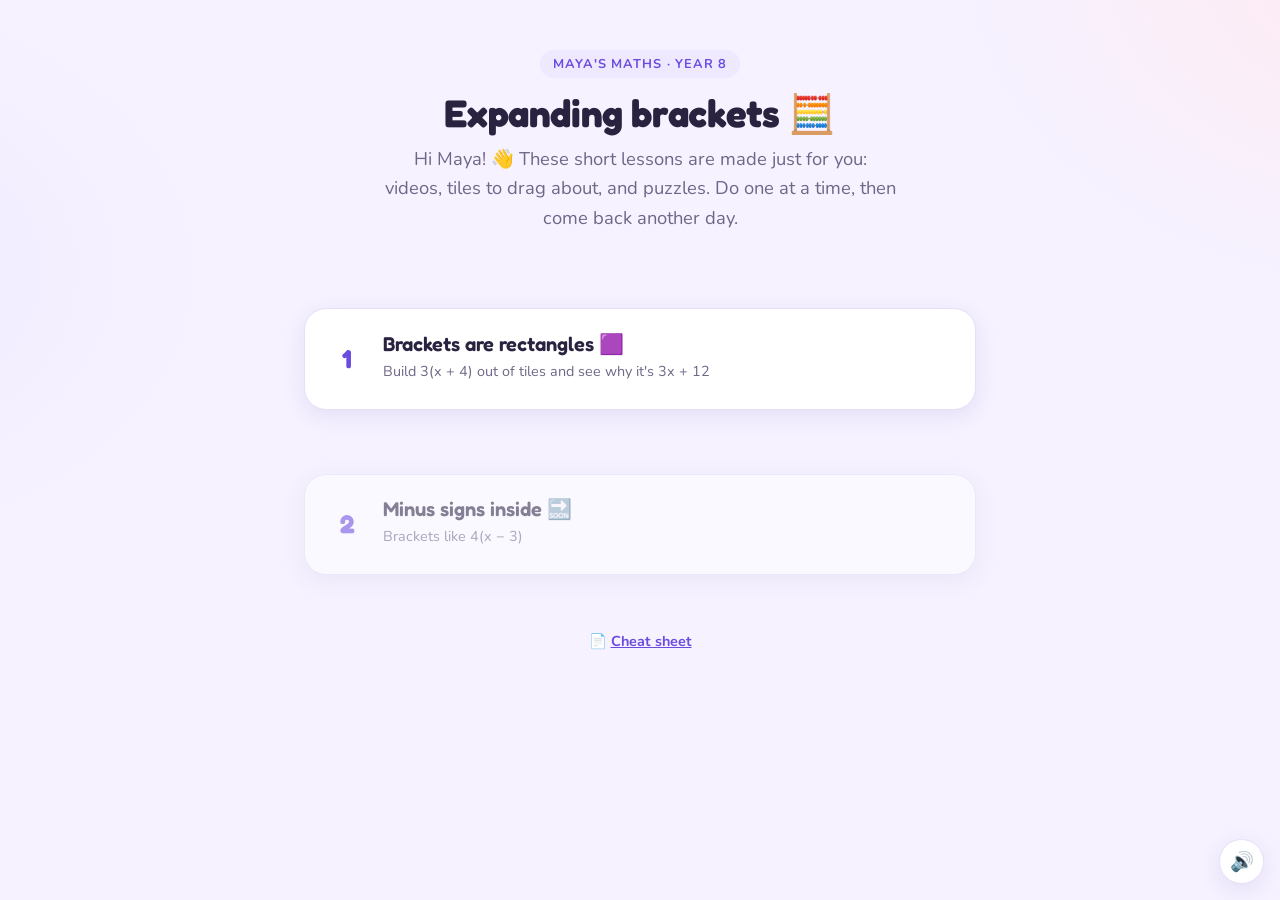
==== index.html @ 67123619 "Add Maya's expanding brackets lessons Interactive KS3 lesson 1 (brackets as rectangles) with algebra" ====
<!doctype html>
<html lang="en-GB" data-learner="Maya">
<head>
<meta charset="utf-8">
<meta name="viewport" content="width=device-width, initial-scale=1">
<title>Maya's Maths</title>
<link rel="stylesheet" href="assets/course.css">
<script src="assets/sounds.js"></script>
<script src="assets/lesson.js"></script>
<script src="assets/whimsy.js"></script>
<style>
  .lesson-list { display: grid; gap: 1rem; margin-top: 1.5rem; }
  .lesson-link { display: flex; align-items: center; gap: 1rem; text-decoration: none; color: var(--ink); }
  .lesson-link .num { font: 700 1.6rem var(--display); color: var(--accent); width: 2.5rem; text-align: center; }
  .lesson-link strong { font: 600 1.25rem var(--display); display: block; }
  .soon { opacity: .55; }
</style>
</head>
<body>
<main>
  <header class="hero">
    <p class="kicker">Maya's maths · Year 8</p>
    <h1>Expanding <span data-sparkles>brackets</span> <span class="wiggle">🧮</span></h1>
    <p class="lede">Hi Maya! 👋 These short lessons are made just for you: videos, tiles to drag about, and puzzles. Do one at a time, then come back another day.</p>
  </header>

  <div class="lesson-list">
    <a class="card lesson-link" href="lessons/0001-brackets-as-rectangles.html">
      <span class="num">1</span>
      <span><strong>Brackets are rectangles 🟪</strong><span class="meta">Build 3(x + 4) out of tiles and see why it's 3x + 12</span></span>
    </a>
    <div class="card lesson-link soon">
      <span class="num">2</span>
      <span><strong>Minus signs inside 🔜</strong><span class="meta">Brackets like 4(x − 3)</span></span>
    </div>
  </div>

  <p class="meta" style="text-align:center;margin-top:2rem">📄 <a href="reference/expanding-brackets.html">Cheat sheet</a></p>
</main>
</body>
</html>
---- assets/course.css ----
/* Shared stylesheet for every lesson and reference sheet. Friendly, bright, rounded. */
@import url("https://fonts.googleapis.com/css2?family=Fredoka:wght@500;600;700&family=Nunito:ital,wght@0,400;0,600;0,700;0,800;1,600;1,700&display=swap");

:root {
  --bg: #f6f2ff;
  --bg-blob: #ffe9f0;
  --surface: #ffffff;
  --ink: #2a2340;
  --muted: #6f6787;
  --rule: #e6dff7;
  --accent: #6c4ce0;
  --accent-ink: #ffffff;
  --accent-soft: #efe9ff;
  --pop: #ff5c8a;
  --pop-soft: #ffe4ec;
  --sun: #ffc93c;
  --teal: #10b3a3;
  --teal-soft: #d8f7f3;
  --part-a: #cbb9ff;   /* x tiles / first area piece */
  --part-a-edge: #7d5ff0;
  --part-b: #ffe08a;   /* 1 tiles / second area piece */
  --part-b-edge: #e0a800;
  --part-c: #a8ecd9;
  --good: #149a4a;
  --good-soft: #dcfce7;
  --bad: #e0244f;
  --bad-soft: #ffe4ea;
  --shadow: 0 6px 22px rgba(76, 52, 160, .10);
  --radius: 22px;
  --serif: "Nunito", system-ui, sans-serif;   /* body + maths */
  --sans: "Nunito", system-ui, sans-serif;
  --display: "Fredoka", "Nunito", system-ui, sans-serif;
}
@media (prefers-color-scheme: dark) {
  :root:not([data-theme="light"]) {
    --bg: #15122a; --bg-blob: #2a1830; --surface: #211d3a; --ink: #f1edff; --muted: #aaa2cc; --rule: #352f58;
    --accent: #a68cff; --accent-ink: #15122a; --accent-soft: #2d2652; --pop: #ff8fb0; --pop-soft: #3d1a2a;
    --sun: #ffd166; --teal: #3dd9c5; --teal-soft: #123a36;
    --part-a: #5a45a8; --part-a-edge: #a68cff; --part-b: #8a6b14; --part-b-edge: #ffd166; --part-c: #1e5a4c;
    --good: #4ade80; --good-soft: #143222; --bad: #ff7a95; --bad-soft: #3b1622;
    --shadow: 0 6px 22px rgba(0, 0, 0, .35);
  }
}
:root[data-theme="dark"] {
  --bg: #15122a; --bg-blob: #2a1830; --surface: #211d3a; --ink: #f1edff; --muted: #aaa2cc; --rule: #352f58;
  --accent: #a68cff; --accent-ink: #15122a; --accent-soft: #2d2652; --pop: #ff8fb0; --pop-soft: #3d1a2a;
  --sun: #ffd166; --teal: #3dd9c5; --teal-soft: #123a36;
  --part-a: #5a45a8; --part-a-edge: #a68cff; --part-b: #8a6b14; --part-b-edge: #ffd166; --part-c: #1e5a4c;
  --good: #4ade80; --good-soft: #143222; --bad: #ff7a95; --bad-soft: #3b1622;
  --shadow: 0 6px 22px rgba(0, 0, 0, .35);
}

* { box-sizing: border-box; }
[hidden] { display: none !important; }
html { -webkit-text-size-adjust: 100%; scroll-behavior: smooth; }
body {
  margin: 0; color: var(--ink);
  background:
    radial-gradient(40rem 30rem at 110% -5%, var(--bg-blob), transparent 70%),
    radial-gradient(35rem 25rem at -15% 30%, var(--accent-soft), transparent 70%),
    var(--bg);
  background-attachment: fixed;
  font: 18px/1.6 var(--sans);
}
main { max-width: 44rem; margin: 0 auto; padding: 2rem 1rem 5rem; }

/* ---------- Header ---------- */
.hero { text-align: center; padding: 1rem 0 .5rem; }
.kicker {
  display: inline-block; font: 700 .8rem var(--sans); letter-spacing: .08em; text-transform: uppercase;
  color: var(--accent); background: var(--accent-soft); padding: .3rem .8rem; border-radius: 99px; margin: 0 0 .9rem;
}
h1 { font: 700 2.4rem/1.1 var(--display); margin: 0 0 .6rem; letter-spacing: -.01em; }
h1 .wiggle { display: inline-block; animation: wiggle 2.5s ease-in-out infinite; }
@keyframes wiggle { 0%, 80%, 100% { transform: rotate(0) } 85% { transform: rotate(-12deg) } 90% { transform: rotate(10deg) } 95% { transform: rotate(-6deg) } }
.lede { font-size: 1.15rem; color: var(--muted); margin: 0 auto 1.25rem; max-width: 32rem; }
h2 { font: 600 1.45rem/1.2 var(--display); margin: 0; }
h3 { font: 600 1.1rem var(--display); margin: 1rem 0 .3rem; }
a { color: var(--accent); font-weight: 700; }
.meta { font: .9rem/1.5 var(--sans); color: var(--muted); }
p { margin: .6rem 0; }

/* ---------- Journey (step progress) ---------- */
.journey {
  position: sticky; top: .5rem; z-index: 50; display: flex; justify-content: center; gap: .4rem; flex-wrap: wrap;
  background: color-mix(in srgb, var(--surface) 88%, transparent); backdrop-filter: blur(8px);
  border: 1px solid var(--rule); border-radius: 99px; padding: .4rem .6rem; margin: 1rem auto 1.5rem; width: fit-content; max-width: 100%;
  box-shadow: var(--shadow);
}
.journey a {
  display: grid; place-items: center; width: 2.4rem; height: 2.4rem; border-radius: 50%; text-decoration: none;
  font-size: 1.15rem; background: var(--accent-soft); position: relative; transition: transform .15s;
}
.journey a:hover { transform: scale(1.1); }
.journey a.done { background: var(--good-soft); }
.journey a.done::after {
  content: "✓"; position: absolute; right: -3px; bottom: -3px; width: 1rem; height: 1rem; border-radius: 50%;
  background: var(--good); color: var(--surface); font: 800 .65rem/1rem var(--sans); text-align: center;
}

/* ---------- Step cards ---------- */
.card {
  background: var(--surface); border: 1px solid var(--rule); border-radius: var(--radius); box-shadow: var(--shadow);
  padding: 1.4rem 1.4rem 1.5rem; margin: 1.5rem 0; scroll-margin-top: 5rem;
}
.card-head { display: flex; align-items: center; gap: .8rem; margin-bottom: .6rem; }
.bubble {
  flex: none; display: grid; place-items: center; width: 3rem; height: 3rem; border-radius: 16px;
  font-size: 1.6rem; background: var(--accent-soft); transform: rotate(-4deg);
}
.card:nth-of-type(3n+2) .bubble { background: var(--pop-soft); transform: rotate(3deg); }
.card:nth-of-type(3n) .bubble { background: var(--teal-soft); }
.chip {
  display: inline-block; font: 700 .75rem var(--sans); color: var(--muted); background: var(--bg);
  border: 1px solid var(--rule); border-radius: 99px; padding: .15rem .6rem; margin-left: auto; white-space: nowrap;
}

/* ---------- Maths ---------- */
.m { font-family: var(--serif); font-weight: 700; white-space: nowrap; }
.m i, i.v { font-style: italic; }
.display { font-size: 1.7rem; text-align: center; margin: 1rem 0; }

/* ---------- Callouts ---------- */
.box { background: var(--bg); border-radius: 16px; padding: 1rem 1.2rem; margin: 1rem 0; }
.box.key { background: var(--accent-soft); border: 2px dashed var(--accent); }
.box.warn { background: var(--pop-soft); }
.box > :first-child { margin-top: 0; } .box > :last-child { margin-bottom: 0; }
.label { font: 800 .75rem var(--sans); letter-spacing: .08em; text-transform: uppercase; color: var(--accent); display: block; margin-bottom: .3rem; }
.box.warn .label { color: var(--pop); }

details.reveal { background: var(--teal-soft); border-radius: 14px; padding: .7rem 1rem; margin: 1rem 0; }
details.reveal summary { font-weight: 700; cursor: pointer; }
details.reveal[open] summary { margin-bottom: .5rem; }

/* ---------- Figures ---------- */
figure { margin: 1.25rem 0; }
figcaption { font-size: .9rem; color: var(--muted); margin-top: .5rem; text-align: center; }
.area-model svg { display: block; max-width: 100%; height: auto; margin: 0 auto; }

/* ---------- Buttons & inputs ---------- */
button, .btn {
  font: 800 1rem var(--sans); border: none; background: var(--accent); color: var(--accent-ink);
  border-radius: 99px; padding: .6rem 1.2rem; cursor: pointer; box-shadow: 0 3px 0 color-mix(in srgb, var(--accent) 60%, #000);
  transition: transform .1s, box-shadow .1s;
}
button:active:not(:disabled) { transform: translateY(2px); box-shadow: 0 1px 0 color-mix(in srgb, var(--accent) 60%, #000); }
button.ghost { background: var(--accent-soft); color: var(--accent); box-shadow: none; }
button:disabled { opacity: .45; cursor: default; }
input.answer {
  font: 700 1.3rem var(--serif); padding: .5rem .8rem; border: 2px solid var(--rule); border-radius: 14px;
  background: var(--bg); color: var(--ink); width: 10rem; max-width: 100%; text-align: center;
}
input.answer:focus { outline: none; border-color: var(--accent); box-shadow: 0 0 0 4px var(--accent-soft); }
input.small { width: 4.5rem; }

/* ---------- Feedback ---------- */
.feedback { margin-top: .9rem; padding: .7rem 1rem; border-radius: 14px; font-weight: 600; }
.feedback.good { background: var(--good-soft); }
.feedback.bad { background: var(--bad-soft); }
.feedback:empty { display: none; }
.shake { animation: shake .4s; }
@keyframes shake { 20%, 60% { transform: translateX(-6px) } 40%, 80% { transform: translateX(6px) } }
.pop-in { animation: popin .35s cubic-bezier(.3, 1.6, .5, 1); }
@keyframes popin { from { transform: scale(.4); opacity: 0 } to { transform: scale(1); opacity: 1 } }

/* ---------- Drag and drop (shared by drag.js components) ---------- */
.draggable { cursor: grab; user-select: none; -webkit-user-select: none; touch-action: none; }
.draggable:active { cursor: grabbing; }
html.is-dragging, html.is-dragging * { cursor: grabbing !important; }
.drag-ghost { cursor: grabbing; transform: rotate(-3deg) scale(1.06); box-shadow: 0 10px 25px rgba(0,0,0,.2); opacity: .95; }
.drag-source { opacity: .35; }
.drop-ready { outline: 3px dashed color-mix(in srgb, var(--accent) 45%, transparent); outline-offset: 3px; }
.drop-over { outline: 3px solid var(--accent); outline-offset: 3px; background-color: var(--accent-soft) !important; }

/* ---------- Video cards ---------- */
.videos { display: grid; gap: 1rem; }
.video {
  position: relative; display: block; width: 100%; aspect-ratio: 16 / 9; border-radius: 18px; overflow: hidden;
  background: #000 center / cover no-repeat; border: none; padding: 0; cursor: pointer; box-shadow: var(--shadow);
}
.video.short { aspect-ratio: 9 / 16; max-width: 15rem; margin: 0 auto; }
.video .play {
  position: absolute; inset: 0; margin: auto; width: 4.2rem; height: 4.2rem; border-radius: 50%;
  background: var(--pop); color: #fff; display: grid; place-items: center; font-size: 1.6rem;
  box-shadow: 0 6px 20px rgba(0,0,0,.35); transition: transform .15s;
}
.video:hover .play { transform: scale(1.1); }
.video .vlabel {
  position: absolute; left: .6rem; bottom: .6rem; right: .6rem; text-align: left; color: #fff;
  font: 700 .9rem var(--sans); text-shadow: 0 1px 4px rgba(0,0,0,.8);
}
.video iframe { position: absolute; inset: 0; width: 100%; height: 100%; border: 0; }
.link-card {
  display: flex; gap: .9rem; align-items: center; text-decoration: none; color: var(--ink);
  background: var(--bg); border-radius: 16px; padding: .8rem 1rem; border: 2px solid var(--rule); transition: border-color .15s;
}
.link-card:hover { border-color: var(--accent); }
.link-card .icon { font-size: 1.8rem; }
.link-card strong { display: block; }
.link-card span { font-weight: 400; color: var(--muted); font-size: .9rem; }

/* ---------- Video pop-up (lesson.js) ---------- */
dialog.video-modal {
  border: none; padding: 0; background: var(--surface); color: var(--ink); border-radius: 24px; overflow: hidden;
  width: min(92vw, 960px, calc((92vh - 4rem) * 16 / 9)); max-width: none; max-height: 92vh; box-shadow: 0 30px 80px rgba(20, 10, 60, .45);
  animation: vm-in .45s cubic-bezier(.34, 1.56, .64, 1);
}
dialog.video-modal.short { width: min(92vw, 400px, calc((92vh - 4rem) * 9 / 16)); }
dialog.video-modal::backdrop { background: rgba(30, 18, 70, .72); backdrop-filter: blur(6px); animation: vm-fade .25s ease; }
dialog.video-modal.closing { animation: vm-out .18s ease forwards; }
dialog.video-modal.closing::backdrop { animation: vm-fade .18s ease reverse forwards; }
@keyframes vm-in { from { transform: scale(.6) translateY(40px) rotate(-3deg); opacity: 0 } to { transform: none; opacity: 1 } }
@keyframes vm-out { to { transform: scale(.85) translateY(20px); opacity: 0 } }
@keyframes vm-fade { from { opacity: 0 } }
.vm-top { display: flex; align-items: center; gap: 1rem; padding: .7rem .8rem .7rem 1.2rem; }
.vm-title { font: 600 1.05rem var(--display); flex: 1; }
.vm-close { width: 2.4rem; height: 2.4rem; padding: 0; border-radius: 50%; font-size: 1rem; background: var(--pop); color: #fff;
  box-shadow: 0 3px 0 color-mix(in srgb, var(--pop) 60%, #000); }
.vm-frame { position: relative; aspect-ratio: 16 / 9; background: #000; }
dialog.video-modal.short .vm-frame { aspect-ratio: 9 / 16; max-height: calc(92vh - 4rem); margin: 0 auto; }
.vm-frame iframe { position: absolute; inset: 0; width: 100%; height: 100%; border: 0; }
.vm-fallback { position: absolute; inset: 0; display: grid; place-items: center; text-align: center; background: center / cover no-repeat; }
.vm-fallback > div { background: color-mix(in srgb, var(--surface) 92%, transparent); border-radius: 18px; padding: 1.2rem; margin: 1rem; max-width: 22rem; }
.vm-fallback .btn { display: inline-block; text-decoration: none; margin: .4rem 0; }

/* ---------- Sound toggle (sounds.js) ---------- */
.sound-toggle {
  position: fixed; right: 1rem; bottom: 1rem; z-index: 60; width: 2.8rem; height: 2.8rem; padding: 0; border-radius: 50%;
  font-size: 1.2rem; background: var(--surface); color: var(--ink); border: 1px solid var(--rule); box-shadow: var(--shadow);
}
@media print { .sound-toggle { display: none; } }

/* ---------- Footer ---------- */
.ask {
  display: flex; gap: .8rem; align-items: flex-start; background: var(--surface); border: 2px solid var(--accent-soft);
  border-radius: var(--radius); padding: 1rem 1.2rem; margin-top: 1.5rem;
}
.ask .icon { font-size: 1.8rem; }
nav.lessons { display: flex; justify-content: space-between; gap: 1rem; margin-top: 2rem; font-weight: 700; }

/* ---------- Confetti (celebrate.js) ---------- */
.confetti { position: fixed; top: -12px; width: 10px; height: 14px; border-radius: 3px; z-index: 2000; pointer-events: none;
  animation: fall linear forwards; }
@keyframes fall { to { transform: translate(var(--dx), 105vh) rotate(var(--rot)); } }

img, svg, video, iframe { max-width: 100%; }
@media (max-width: 520px) {
  body { font-size: 17px; }
  main { padding-left: 1rem; padding-right: 1rem; }
  .journey { gap: .25rem; padding: .35rem .45rem; }
  .journey a { width: 2.15rem; height: 2.15rem; font-size: 1rem; }
  .card-head { gap: .6rem; }
  .bubble { width: 2.5rem; height: 2.5rem; font-size: 1.3rem; border-radius: 13px; }
  h2 { font-size: 1.25rem; }
  .sound-toggle { right: .6rem; bottom: .6rem; width: 2.4rem; height: 2.4rem; font-size: 1rem; }
  .ask { padding: .9rem; }
  h1 { font-size: 1.9rem; }
  .card { padding: 1.1rem 1rem 1.25rem; }
  .display { font-size: 1.4rem; }
}
@media (prefers-reduced-motion: reduce) {
  *, *::before, *::after { animation: none !important; transition: none !important; }
}
@media print {
  body { background: #fff; color: #000; font-size: 12pt; }
  main { max-width: none; padding: 0; }
  .no-print, nav.lessons, .ask, .journey, .videos { display: none !important; }
  .card { box-shadow: none; break-inside: avoid; }
}
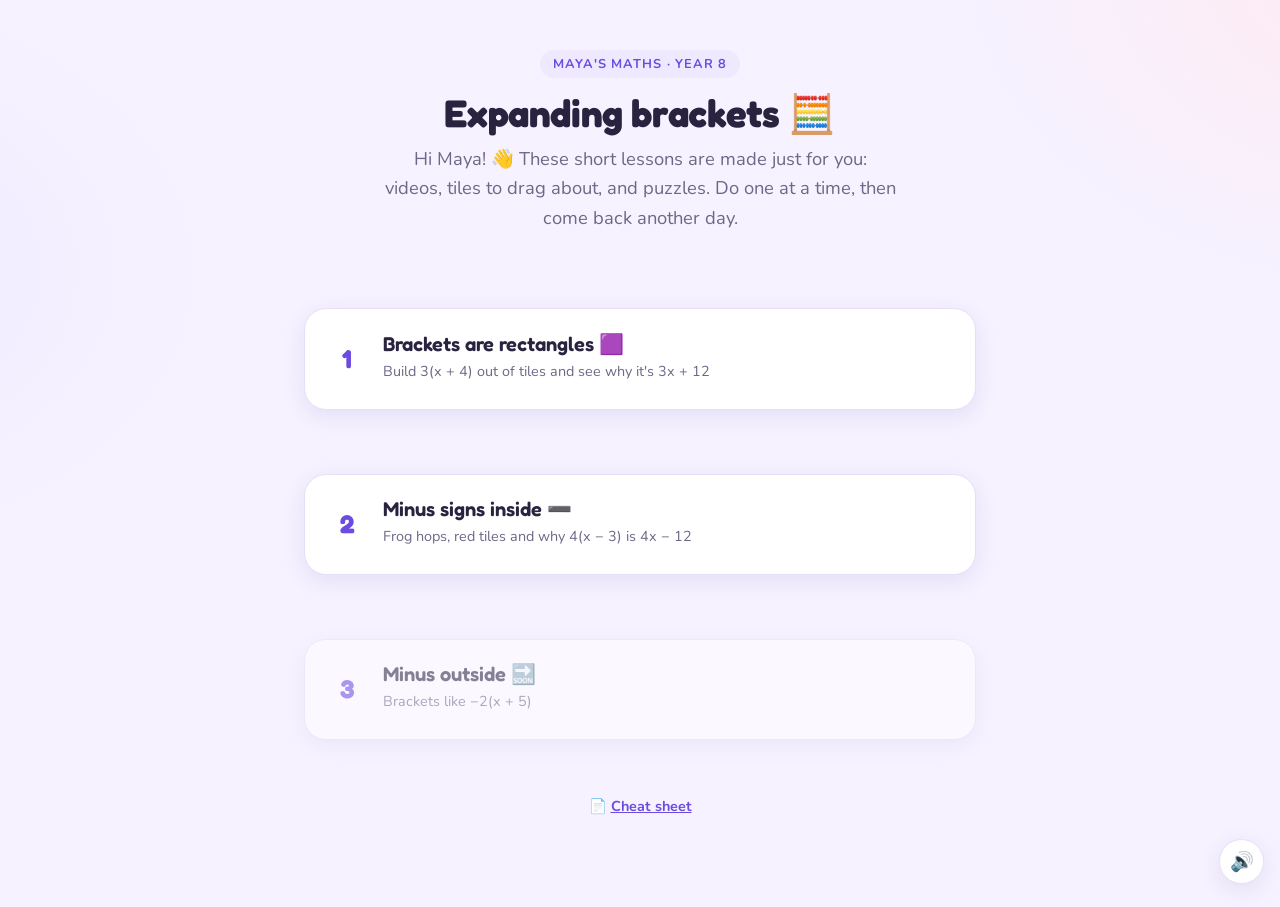
==== commit 596ecc87: "Add lesson 2: minus signs inside brackets Frog-hop number line, red -1 tiles, minus rounds in the dr" ====
--- a/index.html
+++ b/index.html
@@ -29,9 +29,13 @@
       <span class="num">1</span>
       <span><strong>Brackets are rectangles 🟪</strong><span class="meta">Build 3(x + 4) out of tiles and see why it's 3x + 12</span></span>
     </a>
+    <a class="card lesson-link" href="lessons/0002-minus-inside.html">
+      <span class="num">2</span>
+      <span><strong>Minus signs inside ➖</strong><span class="meta">Frog hops, red tiles and why 4(x − 3) is 4x − 12</span></span>
+    </a>
     <div class="card lesson-link soon">
-      <span class="num">2</span>
-      <span><strong>Minus signs inside 🔜</strong><span class="meta">Brackets like 4(x − 3)</span></span>
+      <span class="num">3</span>
+      <span><strong>Minus outside 🔜</strong><span class="meta">Brackets like −2(x + 5)</span></span>
     </div>
   </div>
 
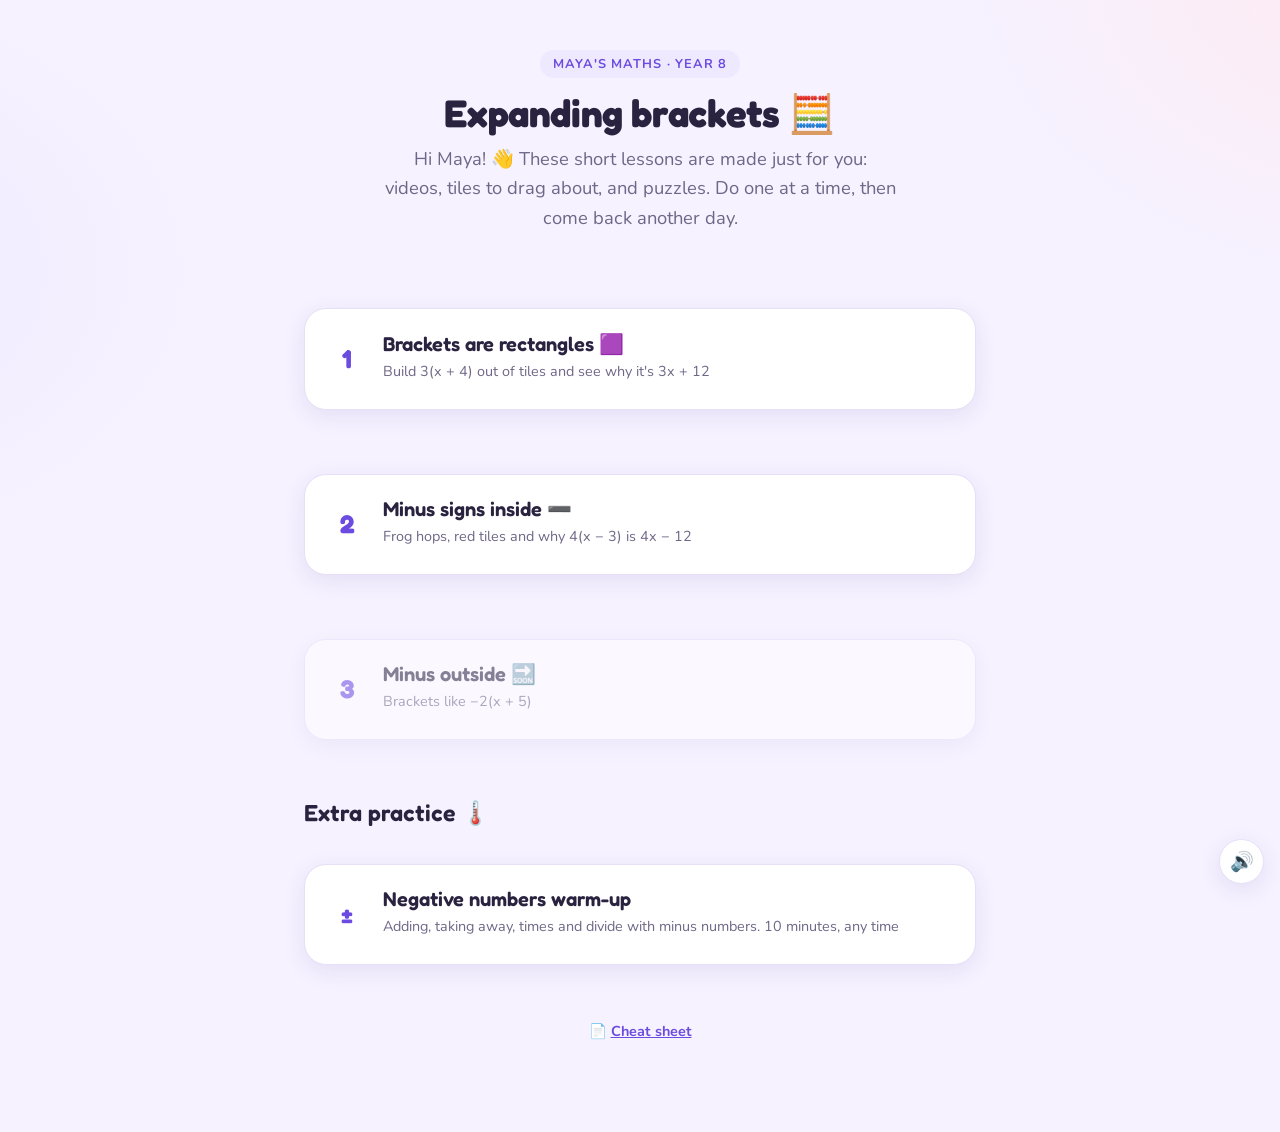
==== commit 3d6daf99: "Add negative numbers warm-up and a feedback form The warm-up page covers which way to move, adding a" ====
--- a/index.html
+++ b/index.html
@@ -39,6 +39,14 @@
     </div>
   </div>
 
+  <h2 style="margin-top:2.2rem">Extra practice 🌡️</h2>
+  <div class="lesson-list" style="margin-top:.8rem">
+    <a class="card lesson-link" href="lessons/extra-negative-numbers.html">
+      <span class="num">±</span>
+      <span><strong>Negative numbers warm-up</strong><span class="meta">Adding, taking away, times and divide with minus numbers. 10 minutes, any time</span></span>
+    </a>
+  </div>
+
   <p class="meta" style="text-align:center;margin-top:2rem">📄 <a href="reference/expanding-brackets.html">Cheat sheet</a></p>
 </main>
 </body>
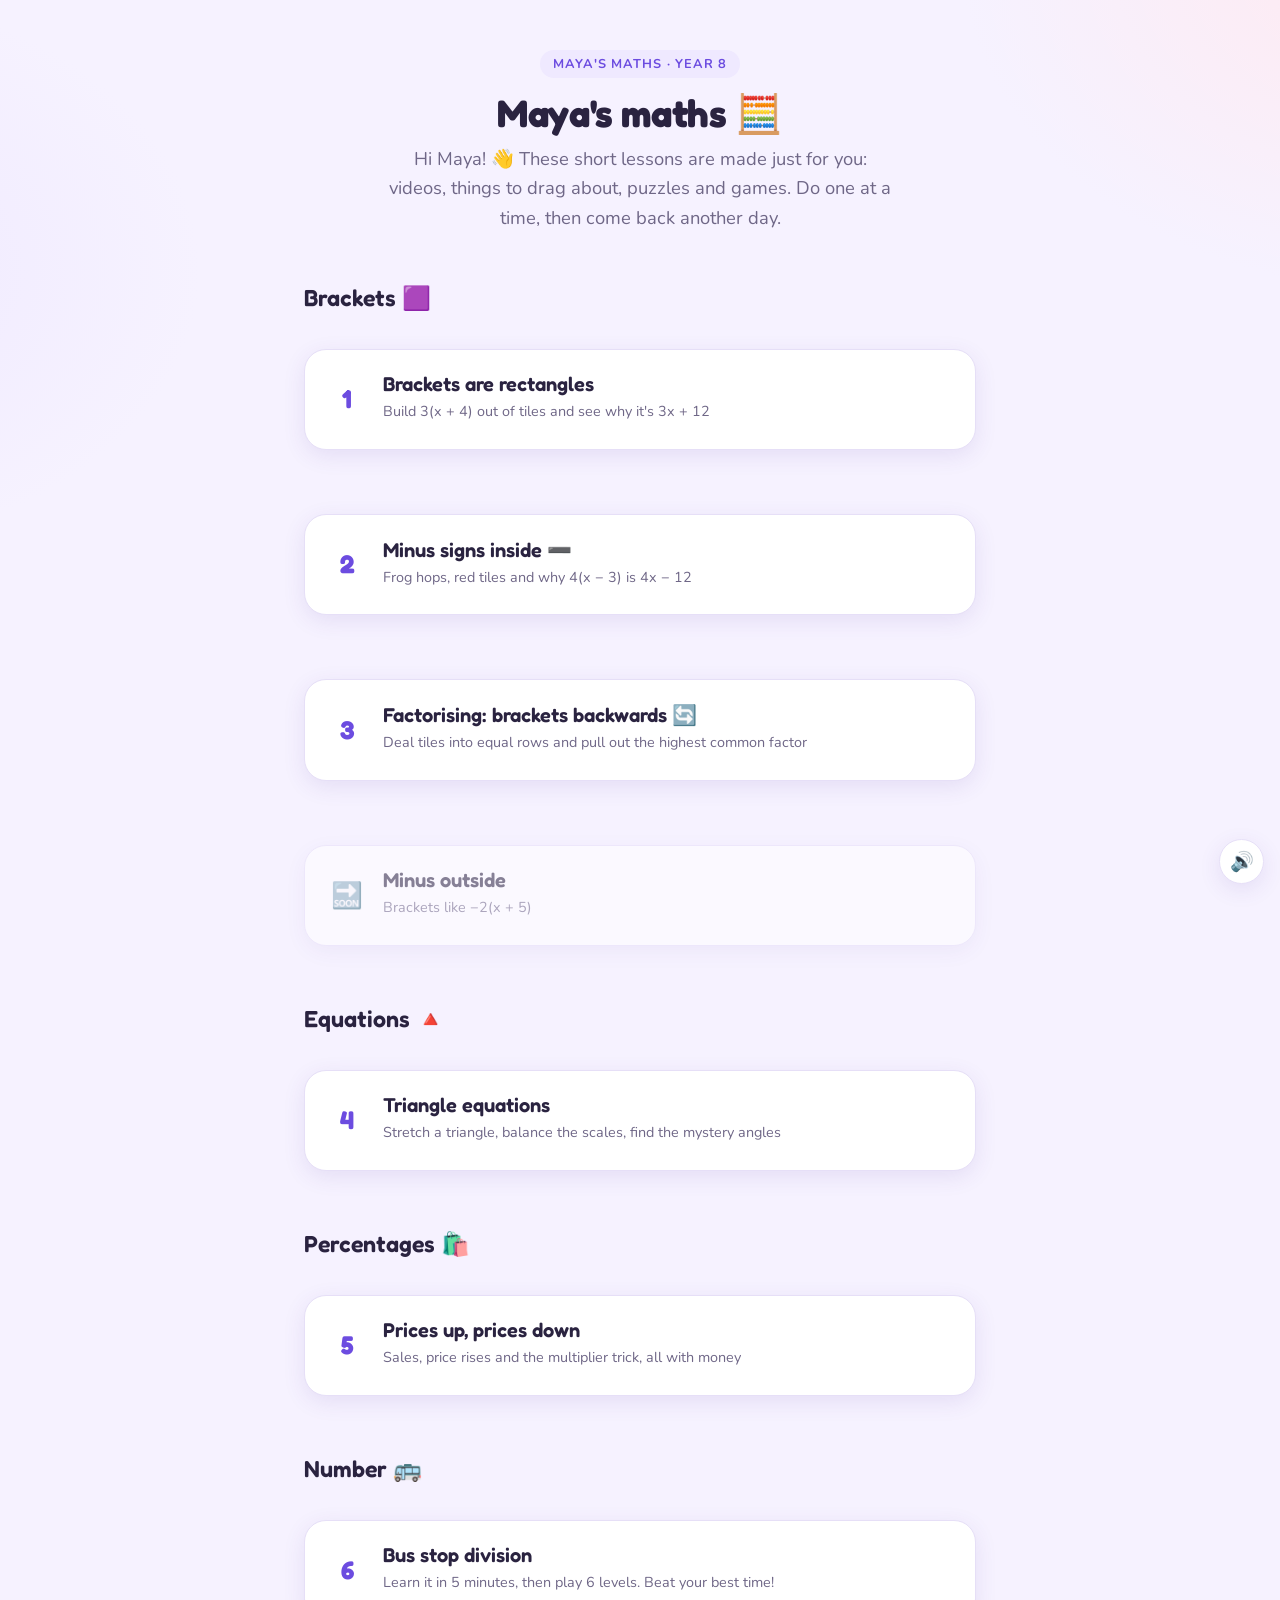
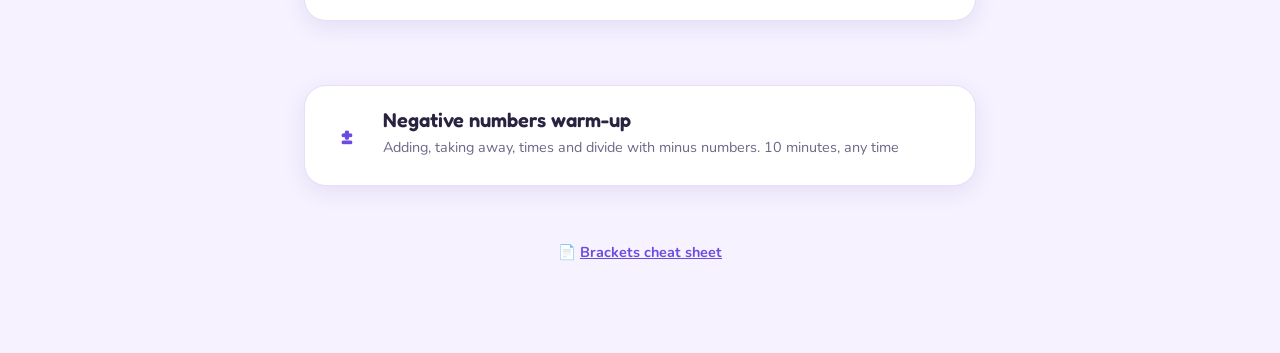
==== commit 9426f86a: "Add lessons 3-6: factorising, triangle equations, percentages, bus stop division New components: til" ====
--- a/index.html
+++ b/index.html
@@ -20,34 +20,59 @@
 <main>
   <header class="hero">
     <p class="kicker">Maya's maths · Year 8</p>
-    <h1>Expanding <span data-sparkles>brackets</span> <span class="wiggle">🧮</span></h1>
-    <p class="lede">Hi Maya! 👋 These short lessons are made just for you: videos, tiles to drag about, and puzzles. Do one at a time, then come back another day.</p>
+    <h1>Maya's <span data-sparkles>maths</span> <span class="wiggle">🧮</span></h1>
+    <p class="lede">Hi Maya! 👋 These short lessons are made just for you: videos, things to drag about, puzzles and games. Do one at a time, then come back another day.</p>
   </header>
 
-  <div class="lesson-list">
+  <h2 style="margin-top:1.5rem">Brackets 🟪</h2>
+  <div class="lesson-list" style="margin-top:.8rem">
     <a class="card lesson-link" href="lessons/0001-brackets-as-rectangles.html">
       <span class="num">1</span>
-      <span><strong>Brackets are rectangles 🟪</strong><span class="meta">Build 3(x + 4) out of tiles and see why it's 3x + 12</span></span>
+      <span><strong>Brackets are rectangles</strong><span class="meta">Build 3(x + 4) out of tiles and see why it's 3x + 12</span></span>
     </a>
     <a class="card lesson-link" href="lessons/0002-minus-inside.html">
       <span class="num">2</span>
       <span><strong>Minus signs inside ➖</strong><span class="meta">Frog hops, red tiles and why 4(x − 3) is 4x − 12</span></span>
     </a>
+    <a class="card lesson-link" href="lessons/0003-factorising.html">
+      <span class="num">3</span>
+      <span><strong>Factorising: brackets backwards 🔄</strong><span class="meta">Deal tiles into equal rows and pull out the highest common factor</span></span>
+    </a>
     <div class="card lesson-link soon">
-      <span class="num">3</span>
-      <span><strong>Minus outside 🔜</strong><span class="meta">Brackets like −2(x + 5)</span></span>
+      <span class="num">🔜</span>
+      <span><strong>Minus outside</strong><span class="meta">Brackets like −2(x + 5)</span></span>
     </div>
   </div>
 
-  <h2 style="margin-top:2.2rem">Extra practice 🌡️</h2>
+  <h2 style="margin-top:2.2rem">Equations 🔺</h2>
   <div class="lesson-list" style="margin-top:.8rem">
+    <a class="card lesson-link" href="lessons/0004-triangle-equations.html">
+      <span class="num">4</span>
+      <span><strong>Triangle equations</strong><span class="meta">Stretch a triangle, balance the scales, find the mystery angles</span></span>
+    </a>
+  </div>
+
+  <h2 style="margin-top:2.2rem">Percentages 🛍️</h2>
+  <div class="lesson-list" style="margin-top:.8rem">
+    <a class="card lesson-link" href="lessons/0005-percentage-change.html">
+      <span class="num">5</span>
+      <span><strong>Prices up, prices down</strong><span class="meta">Sales, price rises and the multiplier trick, all with money</span></span>
+    </a>
+  </div>
+
+  <h2 style="margin-top:2.2rem">Number 🚌</h2>
+  <div class="lesson-list" style="margin-top:.8rem">
+    <a class="card lesson-link" href="lessons/0006-bus-stop-division.html">
+      <span class="num">6</span>
+      <span><strong>Bus stop division</strong><span class="meta">Learn it in 5 minutes, then play 6 levels. Beat your best time!</span></span>
+    </a>
     <a class="card lesson-link" href="lessons/extra-negative-numbers.html">
       <span class="num">±</span>
       <span><strong>Negative numbers warm-up</strong><span class="meta">Adding, taking away, times and divide with minus numbers. 10 minutes, any time</span></span>
     </a>
   </div>
 
-  <p class="meta" style="text-align:center;margin-top:2rem">📄 <a href="reference/expanding-brackets.html">Cheat sheet</a></p>
+  <p class="meta" style="text-align:center;margin-top:2rem">📄 <a href="reference/expanding-brackets.html">Brackets cheat sheet</a></p>
 </main>
 </body>
 </html>
--- a/assets/course.css
+++ b/assets/course.css
@@ -132,6 +132,12 @@
 details.reveal summary { font-weight: 700; cursor: pointer; }
 details.reveal[open] summary { margin-bottom: .5rem; }
 
+/* ---------- Algebra tiles (shared by tiles.js, factor.js and tile keys) ---------- */
+.tile { display:inline-grid; place-items:center; height:var(--u, 36px); border-radius:9px; border:2px solid; font:800 1.1rem var(--serif); color:var(--ink); flex:none; }
+.tile.tx { width:calc(var(--u, 36px) * 2.55); background:var(--part-a); border-color:var(--part-a-edge); font-style:italic; }
+.tile.t1 { width:var(--u, 36px); background:var(--part-b); border-color:var(--part-b-edge); }
+.tile.tn { width:var(--u, 36px); background:var(--bad-soft); border-color:var(--bad); color:var(--bad); font-size:.95rem; }
+
 /* ---------- Figures ---------- */
 figure { margin: 1.25rem 0; }
 figcaption { font-size: .9rem; color: var(--muted); margin-top: .5rem; text-align: center; }
@@ -236,7 +242,7 @@
   border-radius: var(--radius); padding: 1rem 1.2rem; margin-top: 1.5rem;
 }
 .ask .icon { font-size: 1.8rem; }
-nav.lessons { display: flex; justify-content: space-between; gap: 1rem; margin-top: 2rem; font-weight: 700; }
+nav.lessons { display: flex; flex-wrap: wrap; justify-content: space-between; gap: .6rem 1rem; margin-top: 2rem; font-weight: 700; }
 
 /* ---------- Confetti (celebrate.js) ---------- */
 .confetti { position: fixed; top: -12px; width: 10px; height: 14px; border-radius: 3px; z-index: 2000; pointer-events: none;
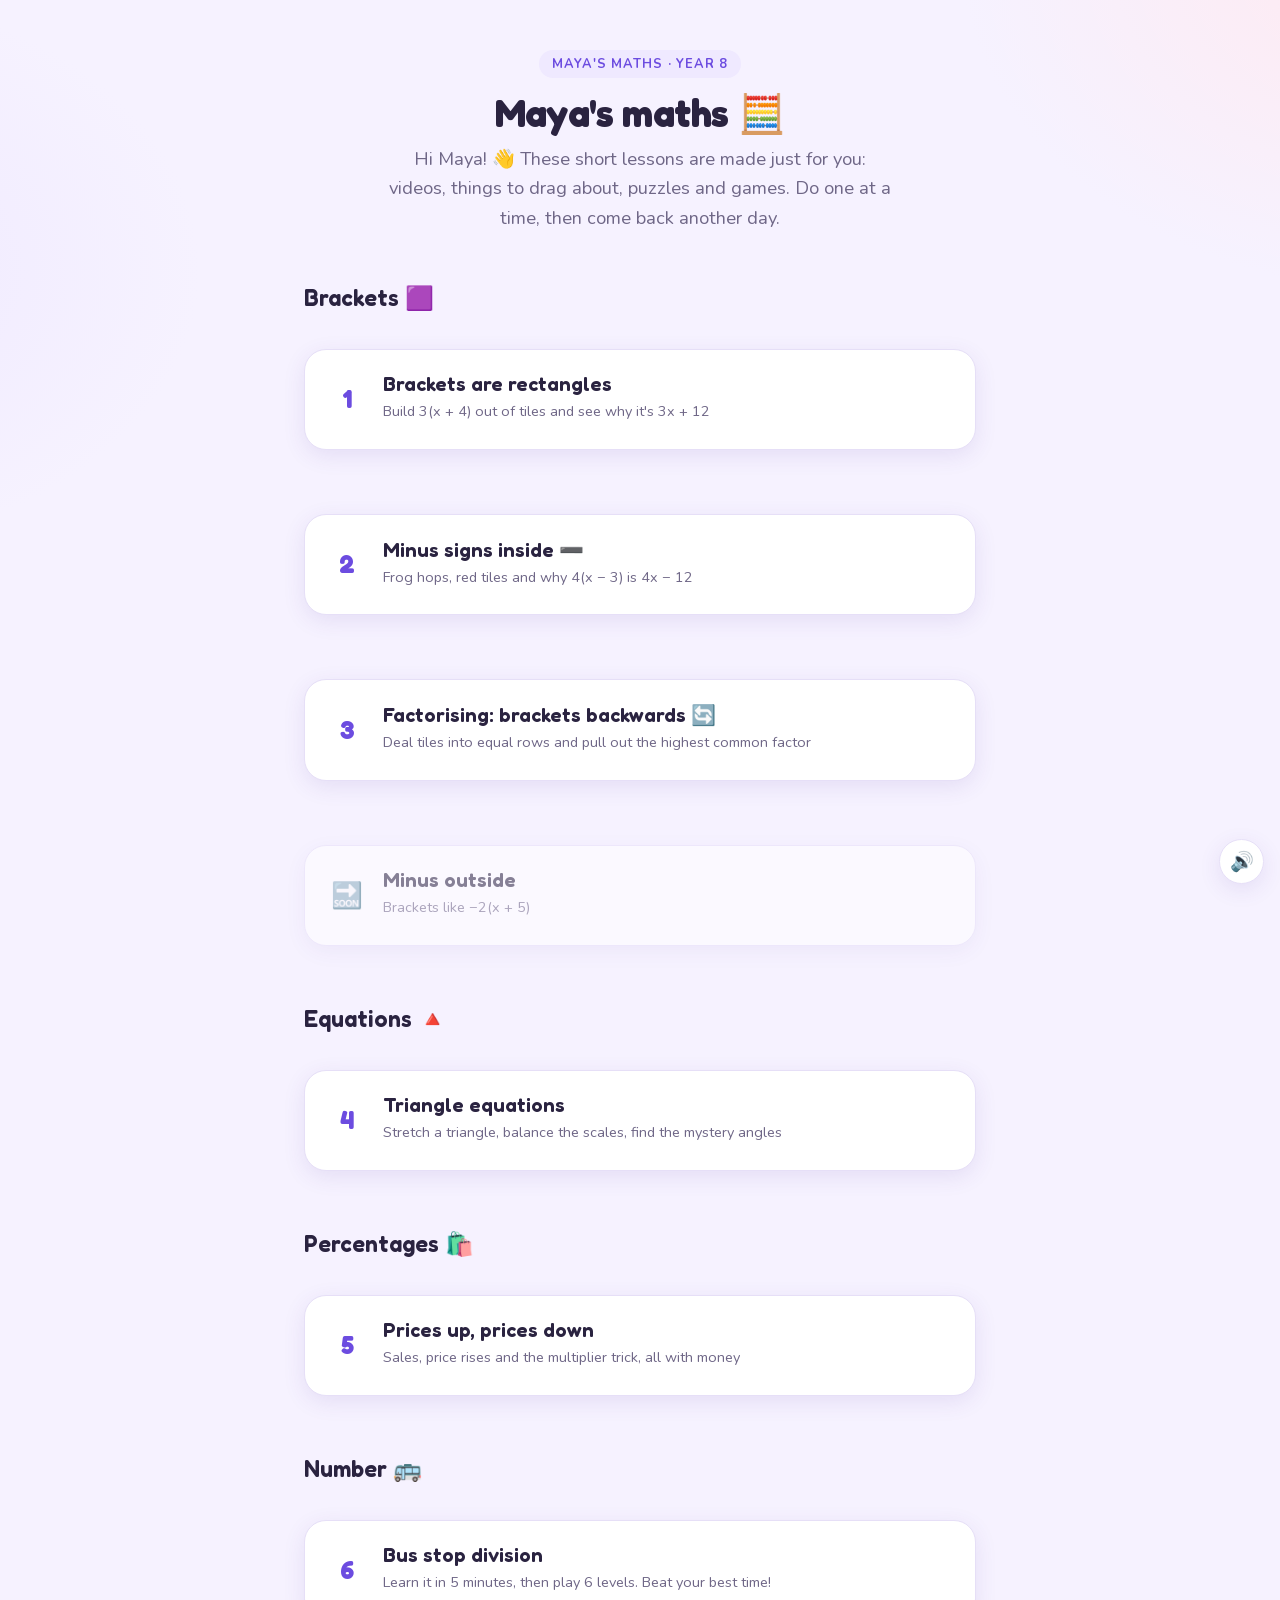
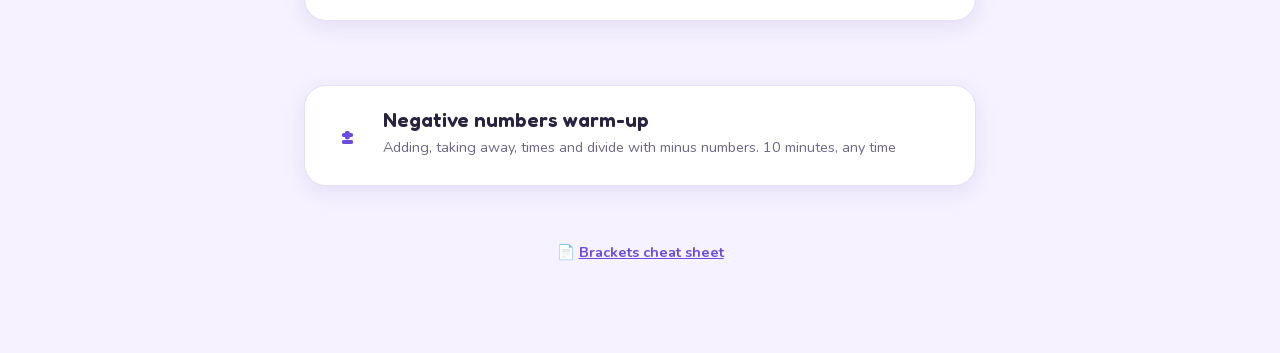
==== commit 38953ad1: "Make the lessons an installable offline app for iPhone landscape Adds a web app manifest, app icon, " ====
--- a/index.html
+++ b/index.html
@@ -2,7 +2,16 @@
 <html lang="en-GB" data-learner="Maya">
 <head>
 <meta charset="utf-8">
-<meta name="viewport" content="width=device-width, initial-scale=1">
+<meta name="viewport" content="width=device-width, initial-scale=1, viewport-fit=cover">
+<meta name="theme-color" content="#6c4ce0">
+<meta name="apple-mobile-web-app-capable" content="yes">
+<meta name="mobile-web-app-capable" content="yes">
+<meta name="apple-mobile-web-app-title" content="Maya's Maths">
+<meta name="apple-mobile-web-app-status-bar-style" content="default">
+<link rel="manifest" href="manifest.webmanifest">
+<link rel="apple-touch-icon" href="icons/apple-touch-icon.png">
+<link rel="icon" type="image/png" sizes="192x192" href="icons/icon-192.png">
+<script src="assets/pwa.js"></script>
 <title>Maya's Maths</title>
 <link rel="stylesheet" href="assets/course.css">
 <script src="assets/sounds.js"></script>
--- a/assets/course.css
+++ b/assets/course.css
@@ -1,5 +1,8 @@
 /* Shared stylesheet for every lesson and reference sheet. Friendly, bright, rounded. */
-@import url("https://fonts.googleapis.com/css2?family=Fredoka:wght@500;600;700&family=Nunito:ital,wght@0,400;0,600;0,700;0,800;1,600;1,700&display=swap");
+/* Fonts are hosted with the site (assets/fonts, SIL Open Font License) so lessons work offline. */
+@font-face { font-family: "Fredoka"; font-style: normal; font-weight: 300 700; font-display: swap; src: url("fonts/fredoka-latin.woff2") format("woff2"); }
+@font-face { font-family: "Nunito"; font-style: normal; font-weight: 200 1000; font-display: swap; src: url("fonts/nunito-latin.woff2") format("woff2"); }
+@font-face { font-family: "Nunito"; font-style: italic; font-weight: 200 1000; font-display: swap; src: url("fonts/nunito-italic-latin.woff2") format("woff2"); }
 
 :root {
   --bg: #f6f2ff;
@@ -273,3 +276,49 @@
   .no-print, nav.lessons, .ask, .journey, .videos { display: none !important; }
   .card { box-shadow: none; break-inside: avoid; }
 }
+
+/* ---------- App on iPhone (safe areas: the notch and home bar) ---------- */
+main {
+  padding-left: max(1rem, env(safe-area-inset-left));
+  padding-right: max(1rem, env(safe-area-inset-right));
+  padding-bottom: max(5rem, calc(env(safe-area-inset-bottom) + 4rem));
+}
+.sound-toggle { right: max(1rem, env(safe-area-inset-right)); bottom: max(1rem, env(safe-area-inset-bottom)); }
+button, a, summary, label { touch-action: manipulation; -webkit-tap-highlight-color: transparent; }
+html.standalone body { overscroll-behavior-y: none; }
+
+/* ---------- iPhone 12 landscape (844 × 390): short and wide ---------- */
+/* Less height means: smaller headings, tighter cards, a non-sticky step bar,
+   and side-by-side layouts for the games (in each component's own CSS). */
+@media (orientation: landscape) and (max-height: 500px) {
+  body { font-size: 16px; line-height: 1.5; }
+  main { max-width: 52rem; padding-top: max(.6rem, env(safe-area-inset-top)); }
+  .hero { padding: 0; }
+  .kicker { margin-bottom: .4rem; font-size: .7rem; }
+  h1 { font-size: 1.7rem; margin-bottom: .3rem; }
+  .lede { font-size: 1rem; max-width: 44rem; margin-bottom: .4rem; }
+  .hero .meta { margin: .2rem 0; }
+  .journey { position: static; margin: .6rem auto .4rem; padding: .3rem .5rem; }
+  .journey a { width: 2.1rem; height: 2.1rem; font-size: 1rem; }
+  .card { padding: .9rem 1.2rem 1rem; margin: 1rem 0; scroll-margin-top: .6rem; }
+  .card-head { margin-bottom: .3rem; gap: .6rem; }
+  .bubble { width: 2.3rem; height: 2.3rem; font-size: 1.2rem; border-radius: 12px; }
+  h2 { font-size: 1.25rem; }
+  p { margin: .4rem 0; }
+  .box { padding: .7rem 1rem; margin: .6rem 0; }
+  .display { font-size: 1.35rem; margin: .5rem 0; }
+  .video { max-width: 26rem; margin-left: auto; margin-right: auto; }
+  .video.short { max-width: 9rem; }
+  .videos { grid-template-columns: repeat(auto-fit, minmax(14rem, 1fr)); }
+  .feedback { padding: .6rem .9rem; margin-top: .5rem; }
+  .sound-toggle { width: 2.3rem; height: 2.3rem; font-size: 1rem; }
+  .practice-prompt { margin: .3rem 0 .5rem !important; }
+  .quiz ol { grid-template-columns: 1fr 1fr; }
+  .quiz { margin: .6rem 0; }
+  .lesson-list { grid-template-columns: 1fr 1fr; gap: .7rem; }
+  .lesson-list .card { margin: 0; }
+  .fb-form textarea { min-height: 4rem; }
+  .fb-moods { margin: .3rem 0 .5rem; }
+  nav.lessons { margin-top: 1rem; }
+  figure { margin: .6rem 0; }
+}
